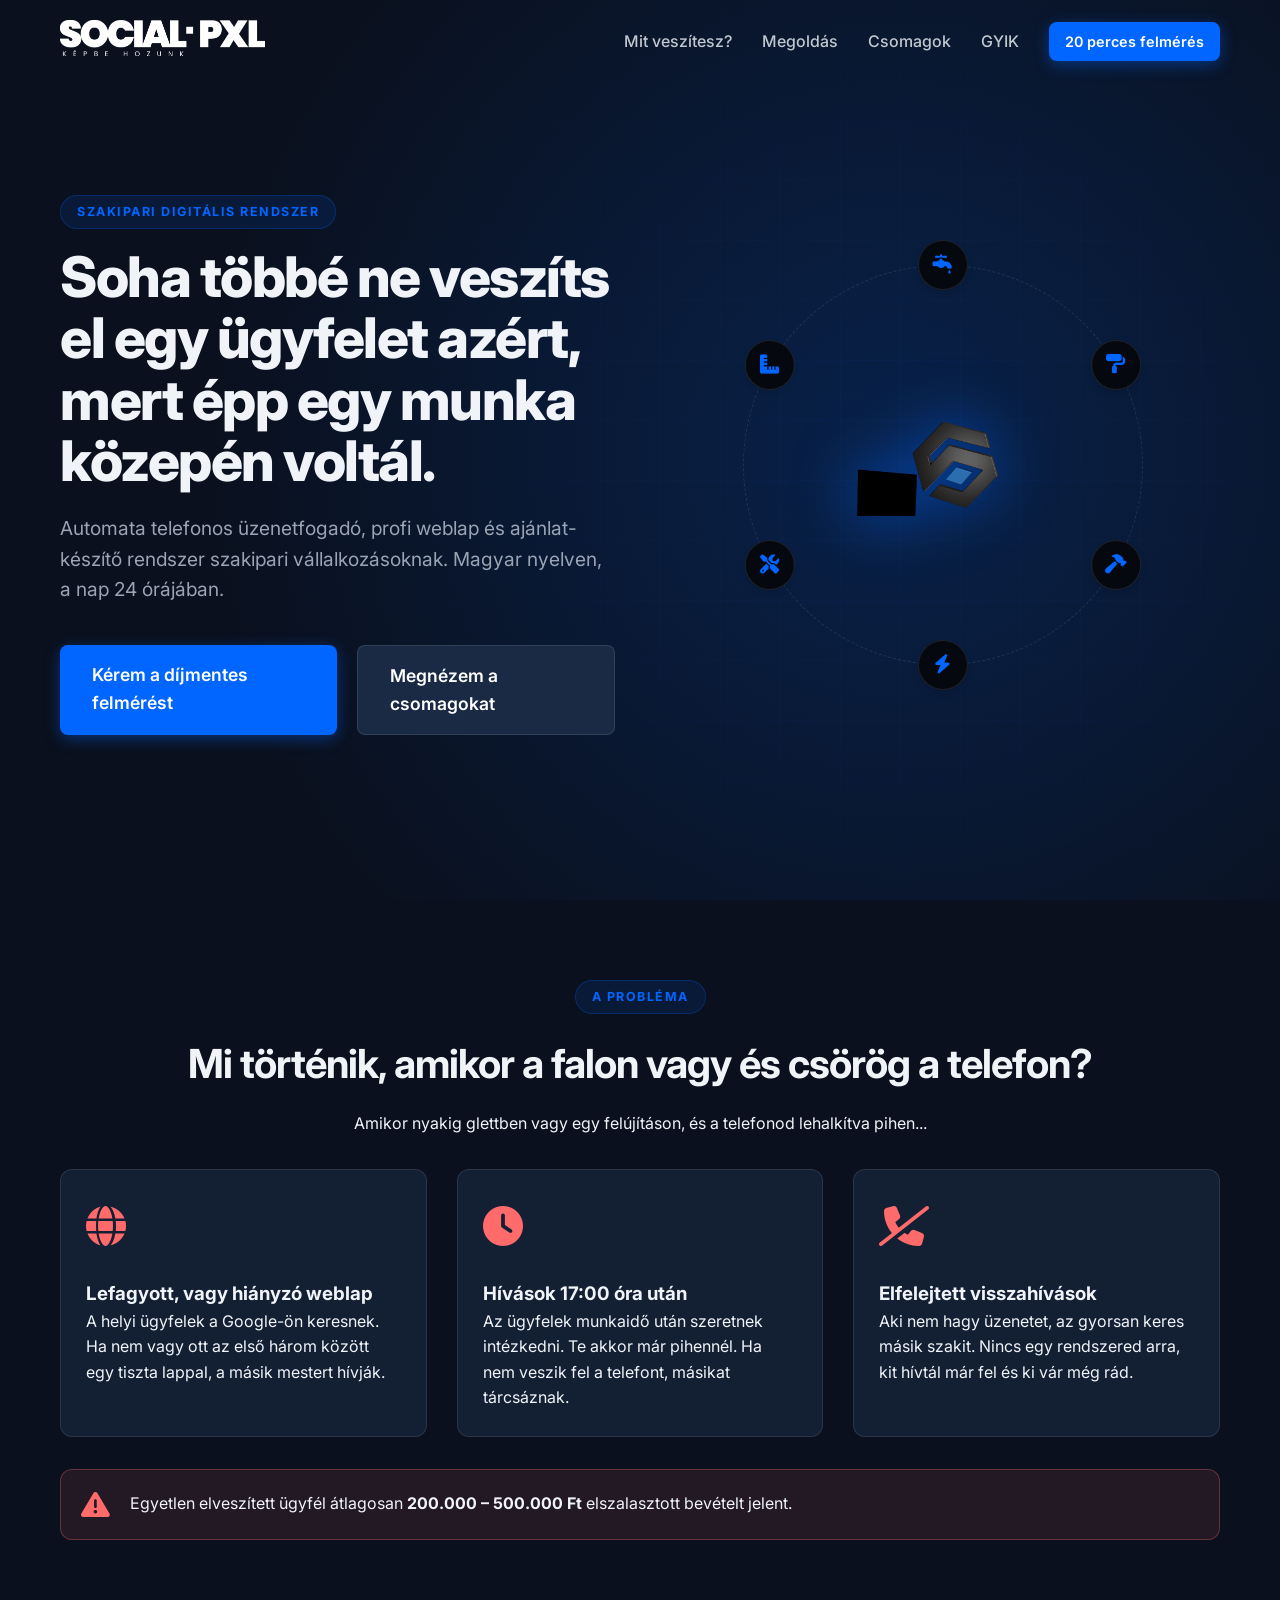
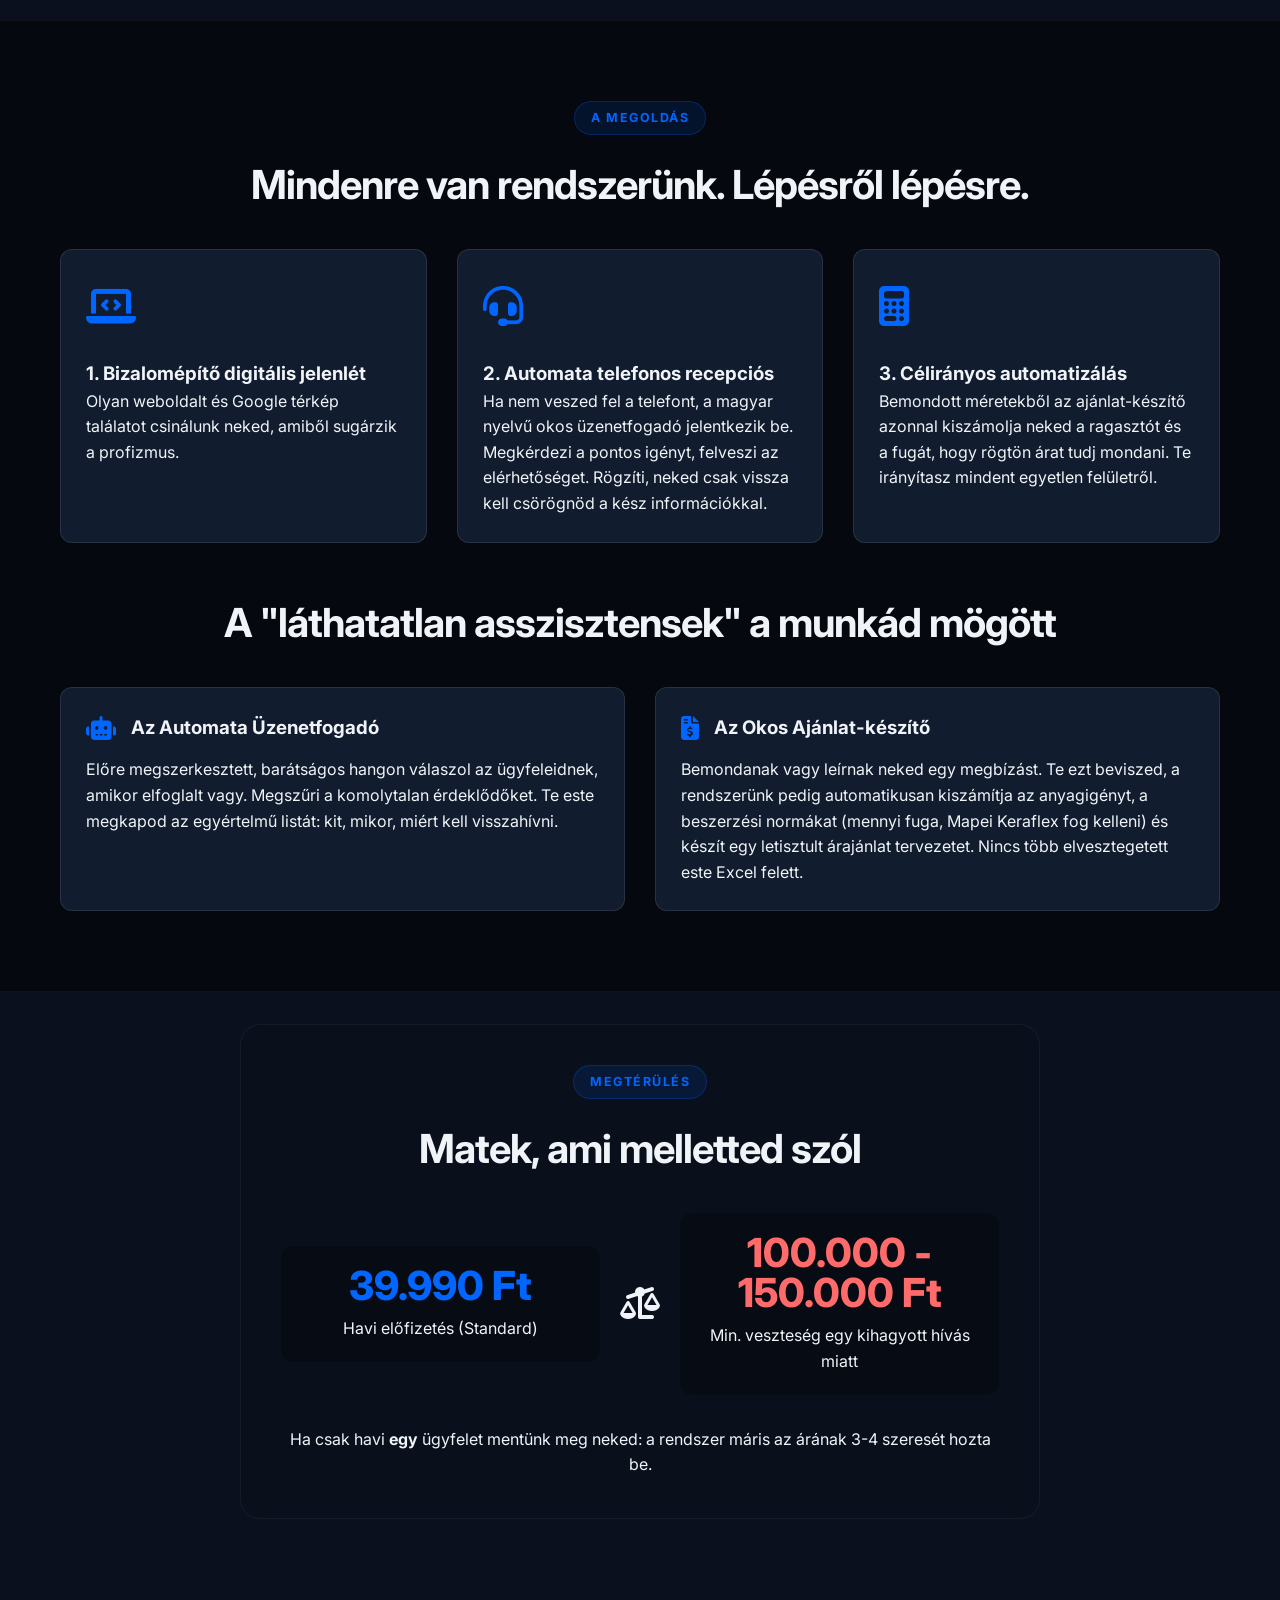
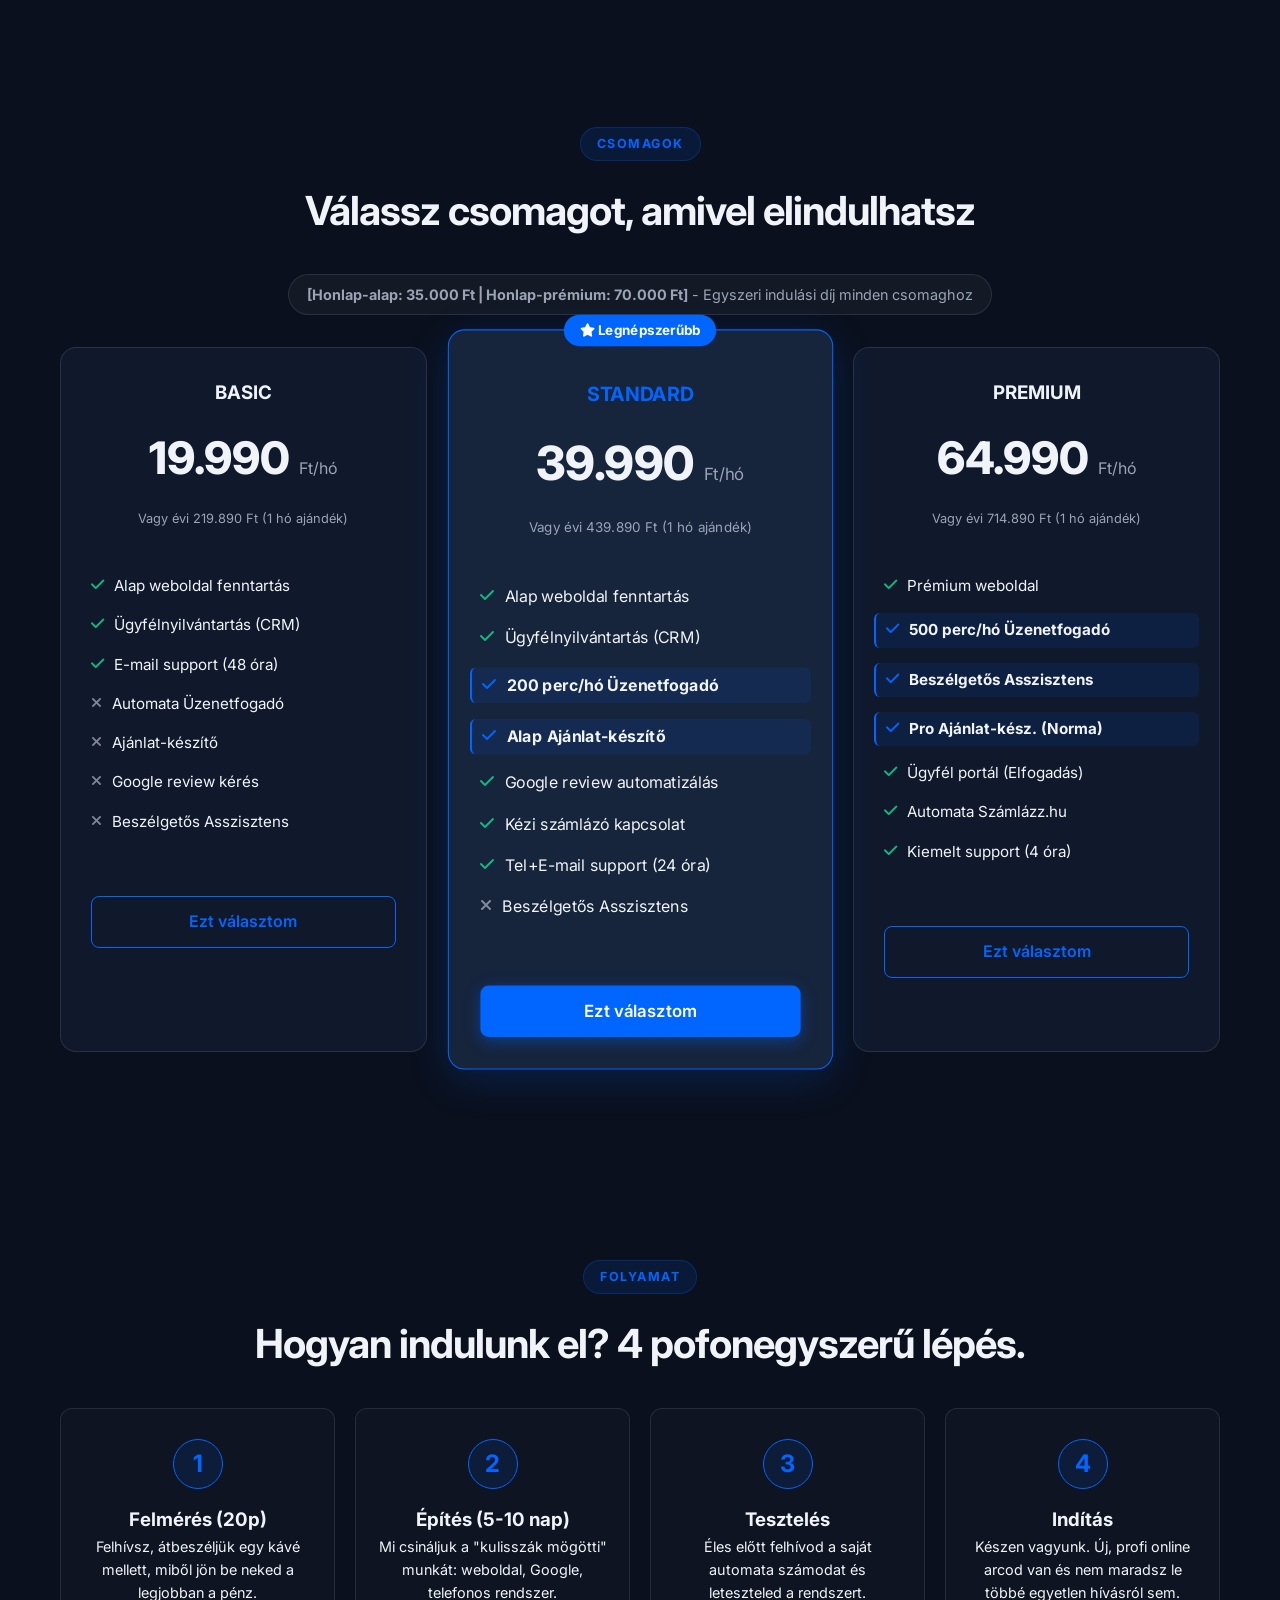
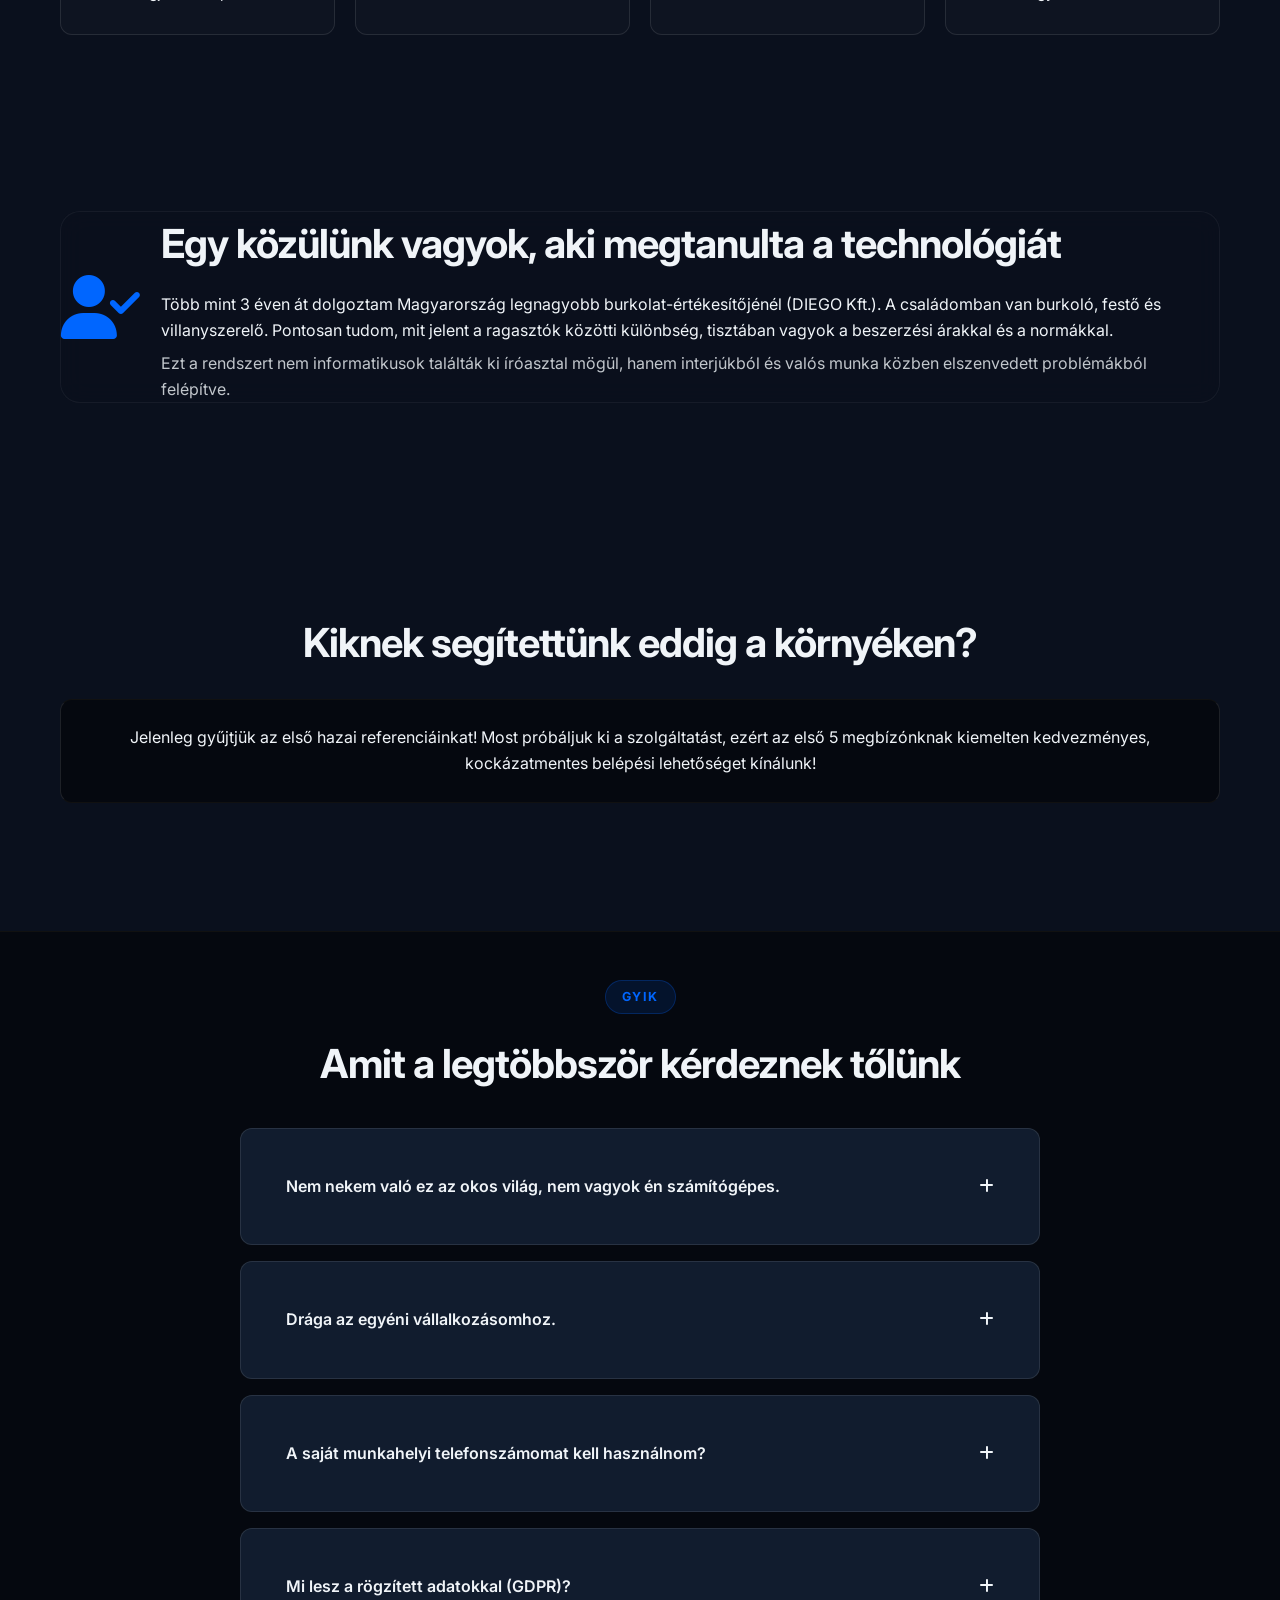
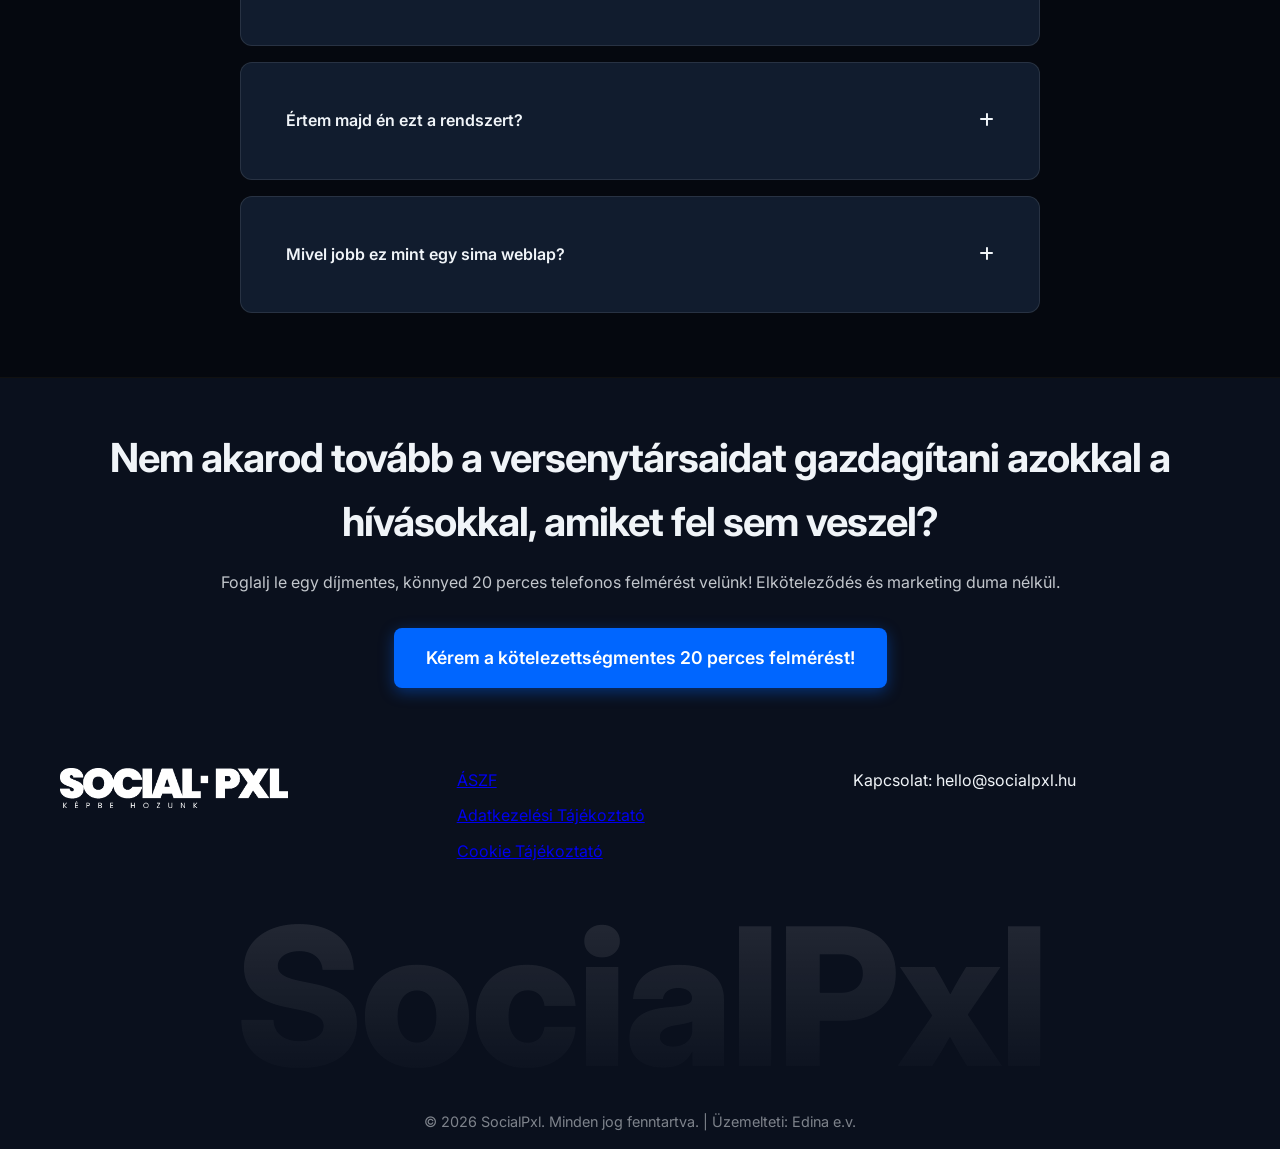
==== index.html @ 923637ec "SocialPxl weboldal - induló verzió (GitHub Pages)" ====
<!DOCTYPE html>
<html lang="hu">
<head>
    <meta charset="UTF-8">
    <meta name="viewport" content="width=device-width, initial-scale=1.0">
    <title>SocialPxl | AI-Asszisztens & Weboldal Szakipari Vállalkozásoknak</title>
    
    <link rel="preconnect" href="https://fonts.googleapis.com">
    <link rel="preconnect" href="https://fonts.gstatic.com" crossorigin>
    <link href="https://fonts.googleapis.com/css2?family=Inter:wght@300;400;500;600;700;800&display=swap" rel="stylesheet">
    <link rel="stylesheet" href="https://cdnjs.cloudflare.com/ajax/libs/font-awesome/6.4.0/css/all.min.css">
    
    <link rel="stylesheet" href="index.css">
</head>
<body>
    <header class="navbar">
        <div class="container nav-container">
            <div class="logo">
                <a href="#home"><img src="Logo_uj/Logo_typo_clean.png?v=1" alt="SocialPxl" class="logo-img"></a>
            </div>
            <div class="nav-menu">
                <nav class="nav-links">
                    <a href="#problem">Mit veszítesz?</a>
                    <a href="#solution">Megoldás</a>
                    <a href="#pricing">Csomagok</a>
                    <a href="#faq">GYIK</a>
                </nav>
                <a href="#contact" class="btn btn-primary btn-sm nav-cta-btn">20 perces felmérés</a>
            </div>
            <button class="mobile-menu-btn" aria-label="Menü megnyitása" aria-expanded="false"><i class="fa-solid fa-bars"></i></button>
        </div>
    </header>

    <section class="hero" id="home">
        <div class="hero-bg-overlay"></div>
        <div class="container hero-container">
            <div class="hero-content">
                <div class="hero-text-wrapper">
                    <span class="eyebrow">Szakipari digitális rendszer</span>
                    <h1>Soha többé ne veszíts el egy ügyfelet azért, mert épp egy munka közepén voltál.</h1>
                    <p class="subtitle">Automata telefonos üzenetfogadó, profi weblap és ajánlat-készítő rendszer szakipari vállalkozásoknak. Magyar nyelven, a nap 24 órájában.</p>
                    <div class="hero-buttons">
                        <a href="#contact" class="btn btn-primary btn-large">Kérem a díjmentes felmérést</a>
                        <a href="#pricing" class="btn btn-secondary btn-large">Megnézem a csomagokat</a>
                    </div>
                </div>
            </div>

            <div class="hero-visual">
                <div class="orbit-container">
                    <div class="orbit-ring"></div>
                    <div class="center-logo">
                        <img src="Logo_uj/3D_logo.png?v=4" alt="SocialPxl Logo" class="hero-logo-img">
                    </div>
                    <div class="orbit-icon" style="--icon-index: 1;"><i class="fa-solid fa-paint-roller"></i></div>
                    <div class="orbit-icon" style="--icon-index: 2;"><i class="fa-solid fa-hammer"></i></div>
                    <div class="orbit-icon" style="--icon-index: 3;"><i class="fa-solid fa-bolt"></i></div>
                    <div class="orbit-icon" style="--icon-index: 4;"><i class="fa-solid fa-screwdriver-wrench"></i></div>
                    <div class="orbit-icon" style="--icon-index: 5;"><i class="fa-solid fa-ruler-combined"></i></div>
                    <div class="orbit-icon" style="--icon-index: 6;"><i class="fa-solid fa-faucet-drip"></i></div>
                </div>
            </div>
        </div>
    </section>

    <section class="problem" id="problem">
        <div class="container">
            <div class="section-header text-center">
                <span class="eyebrow">A probléma</span>
                <h2>Mi történik, amikor a falon vagy és csörög a telefon?</h2>
                <p>Amikor nyakig glettben vagy egy felújításon, és a telefonod lehalkítva pihen...</p>
            </div>
            <div class="grid-3 mt-4">
                <div class="card problem-card">
                    <div class="icon-box warning-icon"><i class="fa-solid fa-globe"></i></div>
                    <h3>Lefagyott, vagy hiányzó weblap</h3>
                    <p>A helyi ügyfelek a Google-ön keresnek. Ha nem vagy ott az első három között egy tiszta lappal, a másik mestert hívják.</p>
                </div>
                <div class="card problem-card">
                    <div class="icon-box warning-icon"><i class="fa-solid fa-clock"></i></div>
                    <h3>Hívások 17:00 óra után</h3>
                    <p>Az ügyfelek munkaidő után szeretnek intézkedni. Te akkor már pihennél. Ha nem veszik fel a telefont, másikat tárcsáznak.</p>
                </div>
                <div class="card problem-card">
                    <div class="icon-box warning-icon"><i class="fa-solid fa-phone-slash"></i></div>
                    <h3>Elfelejtett visszahívások</h3>
                    <p>Aki nem hagy üzenetet, az gyorsan keres másik szakit. Nincs egy rendszered arra, kit hívtál már fel és ki vár még rád.</p>
                </div>
            </div>
            <div class="alert-box warning-alert mt-4">
                <i class="fa-solid fa-triangle-exclamation"></i>
                <div class="alert-content">
                    Egyetlen elveszített ügyfél átlagosan <strong>200.000 – 500.000 Ft</strong> elszalasztott bevételt jelent.
                </div>
            </div>
        </div>
    </section>

    <section class="solution highlight-bg" id="solution">
        <div class="container">
            <div class="section-header text-center">
                <span class="eyebrow">A megoldás</span>
                <h2>Mindenre van rendszerünk. Lépésről lépésre.</h2>
            </div>
            <div class="grid-3 mt-4">
                <div class="card solution-card hover-glow">
                    <div class="icon-box primary-icon"><i class="fa-solid fa-laptop-code"></i></div>
                    <h3>1. Bizalomépítő digitális jelenlét</h3>
                    <p>Olyan weboldalt és Google térkép találatot csinálunk neked, amiből sugárzik a profizmus.</p>
                </div>
                <div class="card solution-card hover-glow">
                    <div class="icon-box primary-icon"><i class="fa-solid fa-headset"></i></div>
                    <h3>2. Automata telefonos recepciós</h3>
                    <p>Ha nem veszed fel a telefont, a magyar nyelvű okos üzenetfogadó jelentkezik be. Megkérdezi a pontos igényt, felveszi az elérhetőséget. Rögzíti, neked csak vissza kell csörögnöd a kész információkkal.</p>
                </div>
                <div class="card solution-card hover-glow">
                    <div class="icon-box primary-icon"><i class="fa-solid fa-calculator"></i></div>
                    <h3>3. Célirányos automatizálás</h3>
                    <p>Bemondott méretekből az ajánlat-készítő azonnal kiszámolja neked a ragasztót és a fugát, hogy rögtön árat tudj mondani. Te irányítasz mindent egyetlen felületről.</p>
                </div>
            </div>
            
            <div class="features-detailed mt-5">
                <div class="section-header text-center">
                    <h2>A "láthatatlan asszisztensek" a munkád mögött</h2>
                </div>
                <div class="feature-flex mt-4">
                    <div class="feature-text card">
                        <div class="feature-title"><i class="fa-solid fa-robot"></i> <h3>Az Automata Üzenetfogadó</h3></div>
                        <p>Előre megszerkesztett, barátságos hangon válaszol az ügyfeleidnek, amikor elfoglalt vagy. Megszűri a komolytalan érdeklődőket. Te este megkapod az egyértelmű listát: kit, mikor, miért kell visszahívni.</p>
                    </div>
                    <div class="feature-text card">
                        <div class="feature-title"><i class="fa-solid fa-file-invoice-dollar"></i> <h3>Az Okos Ajánlat-készítő</h3></div>
                        <p>Bemondanak vagy leírnak neked egy megbízást. Te ezt beviszed, a rendszerünk pedig automatikusan kiszámítja az anyagigényt, a beszerzési normákat (mennyi fuga, Mapei Keraflex fog kelleni) és készít egy letisztult árajánlat tervezetet. Nincs több elvesztegetett este Excel felett.</p>
                    </div>
                </div>
            </div>
        </div>
    </section>

    <section class="roi pb-4 pt-4 relative">
        <div class="container">
            <div class="roi-card glass-panel dark-glow">
                <div class="text-center">
                    <span class="eyebrow">Megtérülés</span>
                    <h2>Matek, ami melletted szól</h2>
                </div>
                <div class="roi-stats mt-4">
                    <div class="stat text-center">
                        <span class="value text-primary">39.990 Ft</span>
                        <span class="label">Havi előfizetés (Standard)</span>
                    </div>
                    <div class="math-operator"><i class="fa-solid fa-scale-unbalanced text-light"></i></div>
                    <div class="stat text-center">
                        <span class="value text-warning">100.000 - 150.000 Ft</span>
                        <span class="label">Min. veszteség egy kihagyott hívás miatt</span>
                    </div>
                </div>
                <p class="roi-conclusion text-center mt-4">Ha csak havi <strong>egy</strong> ügyfelet mentünk meg neked: a rendszer máris az árának 3-4 szeresét hozta be.</p>
            </div>
        </div>
    </section>

    <section class="pricing mt-5" id="pricing">
        <div class="container">
            <div class="section-header text-center">
                <span class="eyebrow">Csomagok</span>
                <h2>Válassz csomagot, amivel elindulhatsz</h2>
                <div class="setup-fee-badge mt-2"><strong>[Honlap-alap: 35.000 Ft | Honlap-prémium: 70.000 Ft]</strong> - Egyszeri indulási díj minden csomaghoz</div>
            </div>
            
            <div class="grid-3 pricing-grid mt-4">
                <div class="card pricing-card">
                    <div class="pricing-header text-center">
                        <h3>BASIC</h3>
                        <div class="price">19.990 <span>Ft/hó</span></div>
                        <p class="annual-price">Vagy évi 219.890 Ft (1 hó ajándék)</p>
                    </div>
                    <div class="pricing-body mt-3">
                        <ul class="pricing-features">
                            <li><i class="fa-solid fa-check text-success"></i> Alap weboldal fenntartás</li>
                            <li><i class="fa-solid fa-check text-success"></i> Ügyfélnyilvántartás (CRM)</li>
                            <li><i class="fa-solid fa-check text-success"></i> E-mail support (48 óra)</li>
                            <li class="unavailable"><i class="fa-solid fa-xmark opacity-50"></i> Automata Üzenetfogadó</li>
                            <li class="unavailable"><i class="fa-solid fa-xmark opacity-50"></i> Ajánlat-készítő</li>
                            <li class="unavailable"><i class="fa-solid fa-xmark opacity-50"></i> Google review kérés</li>
                            <li class="unavailable"><i class="fa-solid fa-xmark opacity-50"></i> Beszélgetős Asszisztens</li>
                        </ul>
                    </div>
                    <div class="pricing-footer mt-4 text-center">
                        <a href="#contact" class="btn btn-outline full-width">Ezt választom</a>
                    </div>
                </div>

                <div class="card pricing-card popular glowing-border">
                    <div class="popular-badge"><i class="fa-solid fa-star"></i> Legnépszerűbb</div>
                    <div class="pricing-header text-center mt-2">
                        <h3 class="text-primary">STANDARD</h3>
                        <div class="price">39.990 <span>Ft/hó</span></div>
                        <p class="annual-price">Vagy évi 439.890 Ft (1 hó ajándék)</p>
                    </div>
                    <div class="pricing-body mt-3">
                        <ul class="pricing-features">
                            <li><i class="fa-solid fa-check text-success"></i> Alap weboldal fenntartás</li>
                            <li><i class="fa-solid fa-check text-success"></i> Ügyfélnyilvántartás (CRM)</li>
                            <li class="highlight-feature"><i class="fa-solid fa-check text-primary"></i> <strong>200 perc/hó Üzenetfogadó</strong></li>
                            <li class="highlight-feature"><i class="fa-solid fa-check text-primary"></i> <strong>Alap Ajánlat-készítő</strong></li>
                            <li><i class="fa-solid fa-check text-success"></i> Google review automatizálás</li>
                            <li><i class="fa-solid fa-check text-success"></i> Kézi számlázó kapcsolat</li>
                            <li><i class="fa-solid fa-check text-success"></i> Tel+E-mail support (24 óra)</li>
                            <li class="unavailable"><i class="fa-solid fa-xmark opacity-50"></i> Beszélgetős Asszisztens</li>
                        </ul>
                    </div>
                    <div class="pricing-footer mt-4 text-center">
                        <a href="#contact" class="btn btn-primary full-width">Ezt választom</a>
                    </div>
                </div>

                <div class="card pricing-card premium">
                    <div class="pricing-header text-center">
                        <h3>PREMIUM</h3>
                        <div class="price">64.990 <span>Ft/hó</span></div>
                        <p class="annual-price">Vagy évi 714.890 Ft (1 hó ajándék)</p>
                    </div>
                    <div class="pricing-body mt-3">
                        <ul class="pricing-features">
                            <li><i class="fa-solid fa-check text-success"></i> Prémium weboldal</li>
                            <li class="highlight-feature"><i class="fa-solid fa-check text-primary"></i> <strong>500 perc/hó Üzenetfogadó</strong></li>
                            <li class="highlight-feature"><i class="fa-solid fa-check text-primary"></i> <strong>Beszélgetős Asszisztens</strong></li>
                            <li class="highlight-feature"><i class="fa-solid fa-check text-primary"></i> <strong>Pro Ajánlat-kész. (Norma)</strong></li>
                            <li><i class="fa-solid fa-check text-success"></i> Ügyfél portál (Elfogadás)</li>
                            <li><i class="fa-solid fa-check text-success"></i> Automata Számlázz.hu</li>
                            <li><i class="fa-solid fa-check text-success"></i> Kiemelt support (4 óra)</li>
                        </ul>
                    </div>
                    <div class="pricing-footer mt-4 text-center">
                        <a href="#contact" class="btn btn-outline full-width">Ezt választom</a>
                    </div>
                </div>
            </div>
        </div>
    </section>

    <section class="onboarding mt-5 pb-5">
        <div class="container">
            <div class="section-header text-center">
                <span class="eyebrow">Folyamat</span>
                <h2>Hogyan indulunk el? 4 pofonegyszerű lépés.</h2>
            </div>
            <div class="timeline grid-4 mt-4">
                <div class="step card text-center hover-glow">
                    <div class="step-num">1</div>
                    <h3 class="mt-2">Felmérés (20p)</h3>
                    <p class="sm-text">Felhívsz, átbeszéljük egy kávé mellett, miből jön be neked a legjobban a pénz.</p>
                </div>
                <div class="step card text-center hover-glow">
                    <div class="step-num">2</div>
                    <h3 class="mt-2">Építés (5-10 nap)</h3>
                    <p class="sm-text">Mi csináljuk a "kulisszák mögötti" munkát: weboldal, Google, telefonos rendszer.</p>
                </div>
                <div class="step card text-center hover-glow">
                    <div class="step-num">3</div>
                    <h3 class="mt-2">Tesztelés</h3>
                    <p class="sm-text">Éles előtt felhívod a saját automata számodat és leteszteled a rendszert.</p>
                </div>
                <div class="step card text-center hover-glow">
                    <div class="step-num">4</div>
                    <h3 class="mt-2">Indítás</h3>
                    <p class="sm-text">Készen vagyunk. Új, profi online arcod van és nem maradsz le többé egyetlen hívásról sem.</p>
                </div>
            </div>
        </div>
    </section>

    <section class="about mt-5">
        <div class="container">
            <div class="about-card glass-panel flex-row">
                <div class="about-icon text-primary">
                    <i class="fa-solid fa-user-check fa-4x"></i>
                </div>
                <div class="about-text ml-4">
                    <h2>Egy közülünk vagyok, aki megtanulta a technológiát</h2>
                    <p class="mt-2">Több mint 3 éven át dolgoztam Magyarország legnagyobb burkolat-értékesítőjénél (DIEGO Kft.). A családomban van burkoló, festő és villanyszerelő. Pontosan tudom, mit jelent a ragasztók közötti különbség, tisztában vagyok a beszerzési árakkal és a normákkal.</p>
                    <p class="mt-1 opacity-80">Ezt a rendszert nem informatikusok találták ki íróasztal mögül, hanem interjúkból és valós munka közben elszenvedett problémákból felépítve.</p>
                </div>
            </div>
        </div>
    </section>

    <section class="references text-center mt-5 mb-5 pb-3">
        <div class="container">
            <h2>Kiknek segítettünk eddig a környéken?</h2>
            <div class="card mt-3 highlight-bg text-center">
                <p class="ref-placeholder-text p-2">Jelenleg gyűjtjük az első hazai referenciáinkat! Most próbáljuk ki a szolgáltatást, ezért az első 5 megbízónknak kiemelten kedvezményes, kockázatmentes belépési lehetőséget kínálunk!</p>
            </div>
        </div>
    </section>

    <section class="faq-section highlight-bg pt-5 pb-5" id="faq">
        <div class="container">
            <div class="section-header text-center">
                <span class="eyebrow">GYIK</span>
                <h2>Amit a legtöbbször kérdeznek tőlünk</h2>
            </div>
            <div class="faq-accordion mt-4 mx-auto max-w-800">
                <div class="faq-item card hover-glow mb-2">
                    <div class="faq-question">Nem nekem való ez az okos világ, nem vagyok én számítógépes. <span class="toggle-icon"><i class="fa-solid fa-plus"></i></span></div>
                    <div class="faq-answer"><p>Nem is kell annak lenned. Mi pont az informatika nyűgét vesszük le a válladról. Olyan ez, mint egy telefonos titkár, aminek a kezelését egyszer megmutatom, és onnantól magától intézi a dolgokat.</p></div>
                </div>
                <div class="faq-item card hover-glow mb-2">
                    <div class="faq-question">Drága az egyéni vállalkozásomhoz. <span class="toggle-icon"><i class="fa-solid fa-plus"></i></span></div>
                    <div class="faq-answer"><p>Mihez képest? Egy megnyert megbízás önmagában több százezer forint. A rendszer havidíja mindössze ~40 ezer Ft. Ha csak havi 1 elveszett ügyfelet hoz be neked a rendszer, amit amúgy a kocsiban ülve nem tudtál volna felvenni, máris vastagon visszahozta az árát. A többi tiszta haszon.</p></div>
                </div>
                <div class="faq-item card hover-glow mb-2">
                    <div class="faq-question">A saját munkahelyi telefonszámomat kell használnom? <span class="toggle-icon"><i class="fa-solid fa-plus"></i></span></div>
                    <div class="faq-answer"><p>Nem feltétlenül. Kérhetsz direkt ehhez a szolgáltatáshoz dedikált vezetékes/mobilszámot (hivatalosan), ami átirányít téged, így neked semmit sem kell változtatni az életviteleden.</p></div>
                </div>
                <div class="faq-item card hover-glow mb-2">
                    <div class="faq-question">Mi lesz a rögzített adatokkal (GDPR)? <span class="toggle-icon"><i class="fa-solid fa-plus"></i></span></div>
                    <div class="faq-answer"><p>Minden rögzített beszélgetést és ügyféladatot a legszigorúbb hazai és EU-s szabályok szerint kezelünk. 6 hónap elteltével minden régi adat automatikusan törlésre kerül. Ezt teljesen szabályosan oldjuk meg, bemondjuk a tájékoztatást a sípszó előtt.</p></div>
                </div>
                <div class="faq-item card hover-glow mb-2">
                    <div class="faq-question">Értem majd én ezt a rendszert? <span class="toggle-icon"><i class="fa-solid fa-plus"></i></span></div>
                    <div class="faq-answer"><p>Magyarul fog beszélni, minden emailt és SMS-t magyarul állítunk be a legérthetőbb formában. Nálunk az ügyfélkapu a GHL nevű világvezető CRM-re épül, ami bolondbiztos és telefonról is könnyen kezelhető. Mi magunk pedig magyarul, gyorsan válaszolunk, ha elakadsz.</p></div>
                </div>
                <div class="faq-item card hover-glow mb-2">
                    <div class="faq-question">Mivel jobb ez mint egy sima weblap? <span class="toggle-icon"><i class="fa-solid fa-plus"></i></span></div>
                    <div class="faq-answer"><p>A weblapod ott porosodik a sarokban. Mi nem csak egy szép honlapot adunk, hanem egy <strong>fogadási rendszert</strong> ami visszahívási listát és ajánlatokat készít helyetted, így leveszi az "irodai" munkát a válladról.</p></div>
                </div>
            </div>
        </div>
    </section>

    <section class="cta-section pt-5 pb-5" id="contact">
        <div class="container text-center">
            <h2>Nem akarod tovább a versenytársaidat gazdagítani azokkal a hívásokkal, amiket fel sem veszel?</h2>
            <p class="mt-2 mb-4 opacity-80">Foglalj le egy díjmentes, könnyed 20 perces telefonos felmérést velünk! Elköteleződés és marketing duma nélkül.</p>
            <a href="mailto:hello@socialpxl.hu" class="btn btn-primary btn-large glowing-btn">Kérem a kötelezettségmentes 20 perces felmérést!</a>
        </div>
    </section>

    <footer class="pt-4 pb-2">
        <div class="container">
            <div class="footer-content grid-3">
                <div class="footer-logo"><img src="Logo_uj/Logo_typo_clean.png?v=1" alt="SocialPxl" class="logo-img footer-logo-img"></div>
                <div class="footer-links flex-column">
                    <a href="#">ÁSZF</a>
                    <a href="#">Adatkezelési Tájékoztató</a>
                    <a href="#">Cookie Tájékoztató</a>
                </div>
                <div class="footer-contact flex-column">
                    <span>Kapcsolat: hello@socialpxl.hu</span>
                </div>
            </div>
            <div class="footer-wordmark">SocialPxl</div>
            <div class="footer-bottom text-center mt-4">
                <p class="opacity-50 sm-text">&copy; 2026 SocialPxl. Minden jog fenntartva. | Üzemelteti: Edina e.v.</p>
            </div>
        </div>
    </footer>

    <script src="script.js"></script>
</body>
</html>
---- index.css ----
:root {
  --primary: #0066ff;
  --primary-hover: #004ecc;
  --secondary: #1a2a44;
  --dark-bg: #0a101d;
  --darker-bg: #05080f;
  --text-light: #f0f4f8;
  --text-muted: #9ba4b5;
  --border-color: rgba(255, 255, 255, 0.1);
  --success: #10b981;
  --warning: #ff6b6b;
  --warning-rgb: 255, 107, 107;
  --card-bg: rgba(26, 42, 68, 0.6);
  --glass-bg: rgba(10, 16, 29, 0.7);
  
  --font-main: 'Inter', sans-serif;
  --shadow-sm: 0 4px 6px rgba(0,0,0,0.1);
  --shadow-md: 0 10px 25px rgba(0,0,0,0.3);
  --shadow-lg: 0 20px 40px rgba(0,102,255,0.15);
  --radius-md: 12px;
  --radius-lg: 20px;
}

* { margin: 0; padding: 0; box-sizing: border-box; }
html { scroll-behavior: smooth; }
body {
  font-family: var(--font-main);
  background-color: var(--dark-bg);
  color: var(--text-light);
  line-height: 1.6;
  overflow-x: hidden;
}

.container { width: 100%; max-width: 1200px; margin: 0 auto; padding: 0 20px; }
.text-center { text-align: center; }
.text-primary { color: var(--primary); }
.text-success { color: var(--success); }
.text-warning { color: var(--warning); }
.text-light { color: var(--text-light); }
.mt-1 { margin-top: 0.5rem; }
.mt-2 { margin-top: 1rem; }
.mt-3 { margin-top: 1.5rem; }
.mt-4 { margin-top: 2rem; }
.mt-5 { margin-top: 3rem; }
.mb-2 { margin-bottom: 1rem; }
.mb-4 { margin-bottom: 2rem; }
.mb-5 { margin-bottom: 3rem; }
.pt-4 { padding-top: 2rem; }
.pb-2 { padding-bottom: 1rem; }
.pt-5 { padding-top: 3rem; }
.pb-5 { padding-bottom: 3rem; }
.opacity-50 { opacity: 0.5; }
.opacity-80 { opacity: 0.8; }
.sm-text { font-size: 0.9rem; }
.flex-column { display: flex; flex-direction: column; gap: 10px; }
.flex-row { display: flex; align-items: center; gap: 20px; }
.max-w-800 { max-width: 800px; }
.mx-auto { margin-left: auto; margin-right: auto; }
.relative { position: relative; }
.full-width { width: 100%; }

/* Buttons */
.btn {
  display: inline-block;
  padding: 12px 24px;
  border-radius: 8px;
  font-weight: 600;
  text-decoration: none;
  transition: all 0.3s ease;
  cursor: pointer;
  border: none;
}
.btn-sm { padding: 8px 16px; font-size: 0.9rem; }
.btn-large { padding: 16px 32px; font-size: 1.1rem; }
.btn-primary {
  background-color: var(--primary);
  color: white;
  box-shadow: 0 4px 15px rgba(0, 102, 255, 0.4);
}
.btn-primary:hover {
  background-color: var(--primary-hover);
  transform: translateY(-2px);
  box-shadow: 0 6px 20px rgba(0, 102, 255, 0.6);
}
.btn-secondary {
  background-color: var(--secondary);
  color: white;
  border: 1px solid var(--border-color);
}
.btn-secondary:hover {
  background-color: rgba(255,255,255,0.1);
}
.btn-outline {
  background: transparent;
  border: 1px solid var(--primary);
  color: var(--primary);
}
.btn-outline:hover {
  background: rgba(0,102,255,0.1);
}
.glowing-btn {
  animation: pulse-glow 2s infinite alternate;
}

/* Navbar */
.navbar {
  position: fixed;
  top: 0; left: 0; width: 100%;
  padding: 20px 0;
  z-index: 100;
  transition: all 0.3s ease;
}
.navbar.scrolled {
  background-color: rgba(5, 8, 15, 0.9);
  backdrop-filter: blur(10px);
  border-bottom: 1px solid var(--border-color);
  padding: 15px 0;
}
.nav-container { display: flex; justify-content: space-between; align-items: center; }
.logo-text { font-size: 1.5rem; font-weight: 800; color: white; letter-spacing: -0.5px; }
.logo-text-large { font-size: 2rem; font-weight: 800; color: white; }
/* Logó-kép (cégnév felirat) — a kép fekete, ezért sötét háttéren fehérre fordítjuk */
.logo a { display: inline-flex; align-items: center; }
.logo-img { height: clamp(28px, 4vw, 36px); width: auto; display: block; filter: brightness(0) invert(1); }
.footer-logo-img { height: clamp(32px, 5vw, 40px); }
.nav-menu { display: flex; align-items: center; gap: 30px; }
.nav-links { display: flex; gap: 30px; }
.nav-links a { color: var(--text-light); text-decoration: none; font-weight: 500; opacity: 0.8; transition: 0.3s; }
.nav-links a:hover { opacity: 1; color: var(--primary); }
.mobile-menu-btn { display: none; font-size: 1.5rem; cursor: pointer; color: white; background: none; border: none; }

/* Grid System */
.grid-3 { display: grid; grid-template-columns: repeat(3, 1fr); gap: 30px; }
.grid-4 { display: grid; grid-template-columns: repeat(4, 1fr); gap: 20px; }

/* General Cards */
.card {
  background: var(--card-bg);
  border: 1px solid var(--border-color);
  border-radius: var(--radius-md);
  padding: 25px;
  transition: transform 0.3s ease, box-shadow 0.3s ease;
}
.hover-glow:hover {
  transform: translateY(-5px);
  box-shadow: var(--shadow-lg);
  border-color: rgba(0, 102, 255, 0.3);
}
.glass-panel {
  background: var(--glass-bg);
  backdrop-filter: blur(12px);
  -webkit-backdrop-filter: blur(12px);
  border-radius: var(--radius-lg);
  border: 1px solid rgba(255,255,255,0.05);
}

/* Sections */
section { padding: 80px 0; }
.highlight-bg { background-color: var(--darker-bg); border-top: 1px solid #111; border-bottom: 1px solid #111; }
h2 { font-size: 2.5rem; font-weight: 700; margin-bottom: 15px; letter-spacing: -1px; }

/* Szöveg-hierarchia: eyebrow pill + section header + footer wordmark */
.eyebrow {
  display: inline-block;
  background: rgba(0, 102, 255, 0.12);
  color: var(--primary);
  font-size: 0.78rem;
  font-weight: 700;
  letter-spacing: 1.5px;
  text-transform: uppercase;
  padding: 6px 16px;
  border-radius: 50px;
  margin-bottom: 18px;
  border: 1px solid rgba(0, 102, 255, 0.25);
}
.section-header { margin-bottom: 10px; }
.setup-fee-badge {
  display: inline-block;
  background: rgba(255, 255, 255, 0.04);
  border: 1px solid var(--border-color);
  border-radius: 50px;
  padding: 8px 18px;
  font-size: 0.9rem;
  color: var(--text-muted);
}
.footer-wordmark {
  font-size: clamp(3.5rem, 17vw, 12rem);
  font-weight: 800;
  text-align: center;
  letter-spacing: -3px;
  line-height: 0.85;
  margin: 50px 0 20px;
  background: linear-gradient(180deg, rgba(255,255,255,0.10) 0%, rgba(255,255,255,0.01) 100%);
  -webkit-background-clip: text;
  background-clip: text;
  -webkit-text-fill-color: transparent;
  user-select: none;
  pointer-events: none;
}

/* Hero Section */
.hero {
  position: relative;
  min-height: 100vh;
  display: flex;
  align-items: center;
  overflow: hidden;
  padding-top: 110px;
}
.hero-bg-overlay {
  position: absolute; top: 0; left: 0; width: 100%; height: 100%;
  background: 
    radial-gradient(circle at 70% 50%, rgba(0, 102, 255, 0.2) 0%, var(--dark-bg) 70%),
    linear-gradient(rgba(0, 102, 255, 0.05) 1px, transparent 1px),
    linear-gradient(90deg, rgba(0, 102, 255, 0.05) 1px, transparent 1px);
  background-size: 100% 100%, 60px 60px, 60px 60px;
  z-index: -1;
}
.hero-container {
  display: grid;
  grid-template-columns: 1fr 1fr;
  gap: 50px;
  align-items: center;
}
.hero-content h1 { font-size: 3.5rem; font-weight: 800; line-height: 1.1; margin-bottom: 20px; letter-spacing: -1.5px; }
.hero-content .subtitle { font-size: 1.2rem; color: var(--text-muted); margin-bottom: 40px; }
.hero-buttons { display: flex; gap: 20px; }

/* Orbit Animation (Minta_3_1-3 logic) */
.hero-visual { position: relative; display: flex; justify-content: center; align-items: center; height: 500px; }
.orbit-container {
  position: relative; width: 400px; height: 400px;
  display: flex; justify-content: center; align-items: center;
}
.orbit-ring {
  position: absolute; width: 100%; height: 100%;
  border: 1px dashed rgba(255,255,255,0.1); border-radius: 50%;
  animation: spin 30s linear infinite;
}
.center-logo {
  position: absolute; z-index: 10;
  width: 180px; height: 180px;
  display: flex; justify-content: center; align-items: center;
  filter: drop-shadow(0 0 30px rgba(0, 102, 255, 0.6));
  animation: float 5s ease-in-out infinite;
}
.hero-logo-img {
  width: 100%;
  height: auto;
  object-fit: contain;
  /* Kicsit világosítunk rajta, hogy jobban kijöjjön a sötét háttéren */
  filter: brightness(1.1) contrast(1.1);
}
.orbit-icon {
  position: absolute;
  width: 50px; height: 50px;
  background: var(--darker-bg);
  border: 1px solid var(--border-color);
  border-radius: 50%;
  display: flex; justify-content: center; align-items: center;
  font-size: 1.2rem; color: var(--primary);
  box-shadow: var(--shadow-sm);
  
  /* Kalkulált pozíciók a kör kerületén (6 elem) */
  --angle: calc(var(--icon-index) * 60deg);
  transform: rotate(var(--angle)) translateY(-200px) rotate(calc(-1 * var(--angle)));
  animation: orbit-item 30s linear infinite;
}
.orbit-icon i { animation: counter-spin 30s linear infinite; }

@keyframes spin { 100% { transform: rotate(360deg); } }
@keyframes counter-spin { 100% { transform: rotate(-360deg); } }
@keyframes orbit-item {
  from { transform: rotate(var(--angle)) translateY(-200px) rotate(calc(-1 * var(--angle))); }
  to { transform: rotate(calc(var(--angle) + 360deg)) translateY(-200px) rotate(calc(-1 * (var(--angle) + 360deg))); }
}
@keyframes float {
  0% { transform: translateY(0); }
  50% { transform: translateY(-15px); }
  100% { transform: translateY(0); }
}

/* Feature & Problem Cards */
.icon-box { font-size: 2.5rem; margin-bottom: 20px; }
.warning-icon { color: var(--warning); }
.primary-icon { color: var(--primary); }
.alert-box {
  background: rgba(var(--warning-rgb), 0.1); border: 1px solid rgba(var(--warning-rgb), 0.3);
  border-radius: var(--radius-md); padding: 20px;
  display: flex; align-items: center; gap: 20px;
}
.alert-box i { font-size: 1.8rem; color: var(--warning); }

.feature-flex { display: grid; grid-template-columns: 1fr 1fr; gap: 30px; }
.feature-title { display: flex; align-items: center; gap: 15px; margin-bottom: 15px; }
.feature-title i { font-size: 1.5rem; color: var(--primary); }
.feature-title h3 { margin-bottom: 0; }

/* ROI Section */
.roi-card { max-width: 800px; margin: 0 auto; padding: 40px; }
.roi-stats { display: flex; align-items: center; justify-content: space-between; gap: 20px; }
.roi-stats .stat { display: flex; flex-direction: column; background: rgba(0,0,0,0.3); padding: 20px; border-radius: 12px; flex: 1; }
.roi-stats .value { font-size: 2.5rem; font-weight: 800; line-height: 1; margin-bottom: 10px; }
.math-operator { font-size: 2rem; }

/* Pricing Cards (Minta 3_7) */
.pricing-grid { align-items: flex-start; }
.pricing-card { position: relative; padding: 30px; border-radius: 16px; background: rgba(26, 42, 68, 0.4); display: flex; flex-direction: column; height: 100%; }
.pricing-card.popular { background: rgba(26, 42, 68, 0.8); border: 1px solid var(--primary); transform: scale(1.05); z-index: 2; box-shadow: 0 10px 40px rgba(0, 102, 255, 0.2); }
.popular-badge {
  position: absolute; top: -15px; left: 50%; transform: translateX(-50%);
  background: var(--primary); color: white; padding: 5px 15px; border-radius: 20px; font-size: 0.8rem; font-weight: bold;
}
.price { font-size: 2.8rem; font-weight: 800; margin: 15px 0; }
.price span { font-size: 1rem; font-weight: 400; color: var(--text-muted); }
.annual-price { font-size: 0.8rem; color: var(--text-muted); margin-bottom: 20px; }
.pricing-features { list-style: none; text-align: left; margin-bottom: 30px; flex-grow: 1; }
.pricing-features li { margin-bottom: 15px; display: flex; gap: 10px; align-items: flex-start; font-size: 0.95rem; }
.pricing-features li i { padding-top: 3px; }
.highlight-feature { background: rgba(0, 102, 255, 0.1); padding: 5px 10px; border-radius: 6px; margin-left: -10px; margin-right: -10px; border-left: 2px solid var(--primary); }

/* Steps / Onboarding */
.timeline .step { padding: 30px 20px; background: rgba(255,255,255,0.02); }
.step-num {
  width: 50px; height: 50px; background: rgba(0,102,255,0.1); color: var(--primary); border: 1px solid var(--primary);
  border-radius: 50%; display: flex; justify-content: center; align-items: center; font-size: 1.5rem; font-weight: bold; margin: 0 auto;
}

/* FAQ Accordion (Minta 3_8) */
.faq-accordion .faq-item { background: var(--card-bg); border: 1px solid var(--border-color); border-radius: var(--radius-md); overflow: hidden; cursor: pointer; transition: all 0.3s; }
.faq-question { padding: 20px; font-weight: 600; display: flex; justify-content: space-between; align-items: center; }
.faq-answer { padding: 0 20px; max-height: 0; overflow: hidden; transition: max-height 0.3s ease, padding 0.3s ease; opacity: 0.8; }
.faq-item.active .faq-answer { padding-bottom: 20px; max-height: 300px; }
.faq-item.active { border-color: var(--primary); }
.faq-item.active .toggle-icon { transform: rotate(45deg); color: var(--primary); }
.toggle-icon { transition: transform 0.3s ease; }

/* Responsiveness */
@media (max-width: 992px) {
  .hero-container, .feature-flex { grid-template-columns: 1fr; text-align: center; }
  .grid-3 { grid-template-columns: 1fr; }
  .grid-4 { grid-template-columns: 1fr 1fr; }
  .hero-content h1 { font-size: 2.5rem; }
  .hero-buttons { justify-content: center; }
  .pricing-card.popular { transform: scale(1); border: 2px solid var(--primary); }
  .roi-stats { flex-direction: column; }
  .about-card { flex-direction: column; text-align: center; }
  .about-icon { margin-bottom: 20px; margin-left: 0; }
  .nav-menu { display: none; }
  .mobile-menu-btn { display: block; }

  /* Mobil legördülő menü (nyitott állapot) */
  .navbar.nav-open {
    background-color: rgba(5, 8, 15, 0.98);
    backdrop-filter: blur(10px);
    -webkit-backdrop-filter: blur(10px);
  }
  .navbar.nav-open .nav-menu {
    display: flex;
    flex-direction: column;
    align-items: center;
    gap: 26px;
    position: absolute;
    top: 100%;
    left: 0;
    width: 100%;
    background: var(--darker-bg);
    padding: 32px 20px;
    border-top: 1px solid var(--border-color);
    border-bottom: 1px solid var(--border-color);
    box-shadow: var(--shadow-md);
  }
  .navbar.nav-open .nav-links {
    flex-direction: column;
    align-items: center;
    gap: 26px;
  }
  .navbar.nav-open .nav-links a { font-size: 1.1rem; opacity: 1; }
  .navbar.nav-open .nav-cta-btn { width: 100%; max-width: 280px; text-align: center; }
}

@media (max-width: 600px) {
  .grid-4 { grid-template-columns: 1fr; }
  .hero-buttons { flex-direction: column; }
  .orbit-container { transform: scale(0.7); }
}

@keyframes pulse-glow {
  from { box-shadow: 0 0 10px rgba(0,102,255,0.4); }
  to { box-shadow: 0 0 25px rgba(0,102,255,0.8); }
}
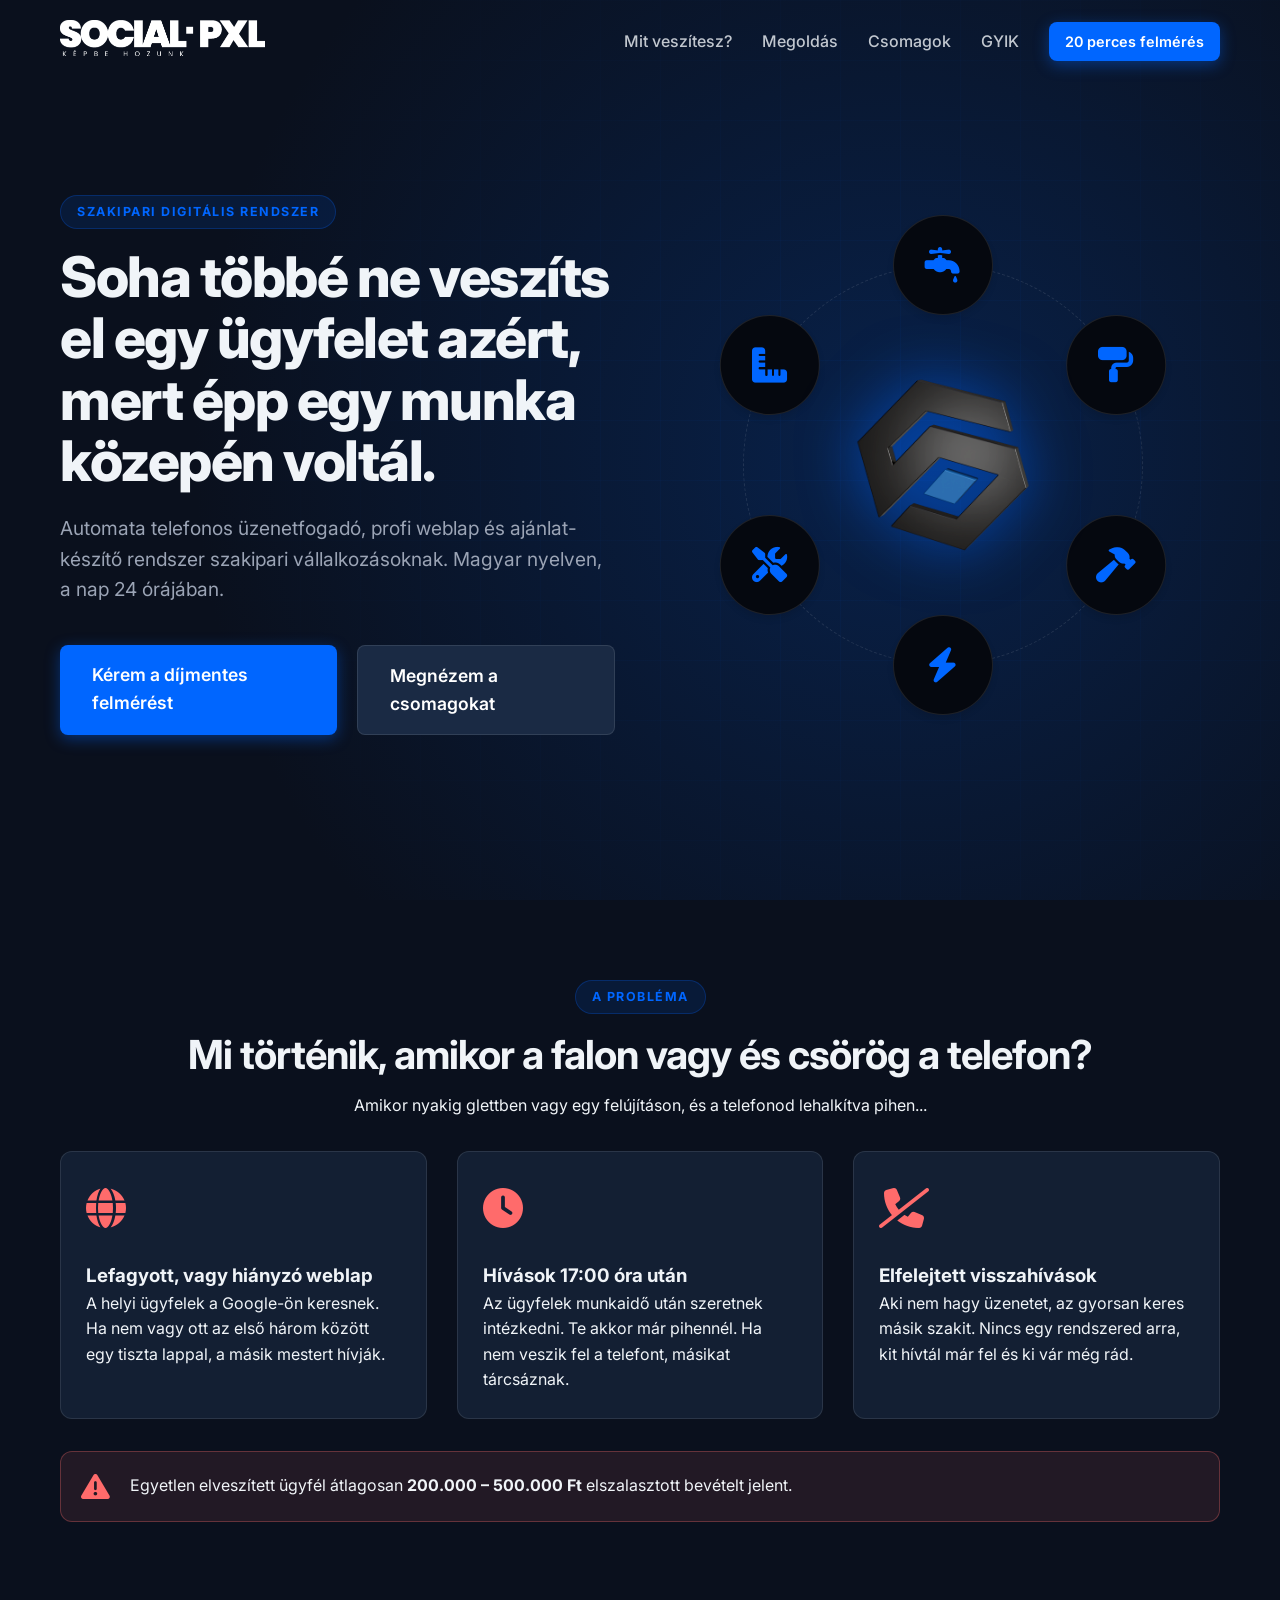
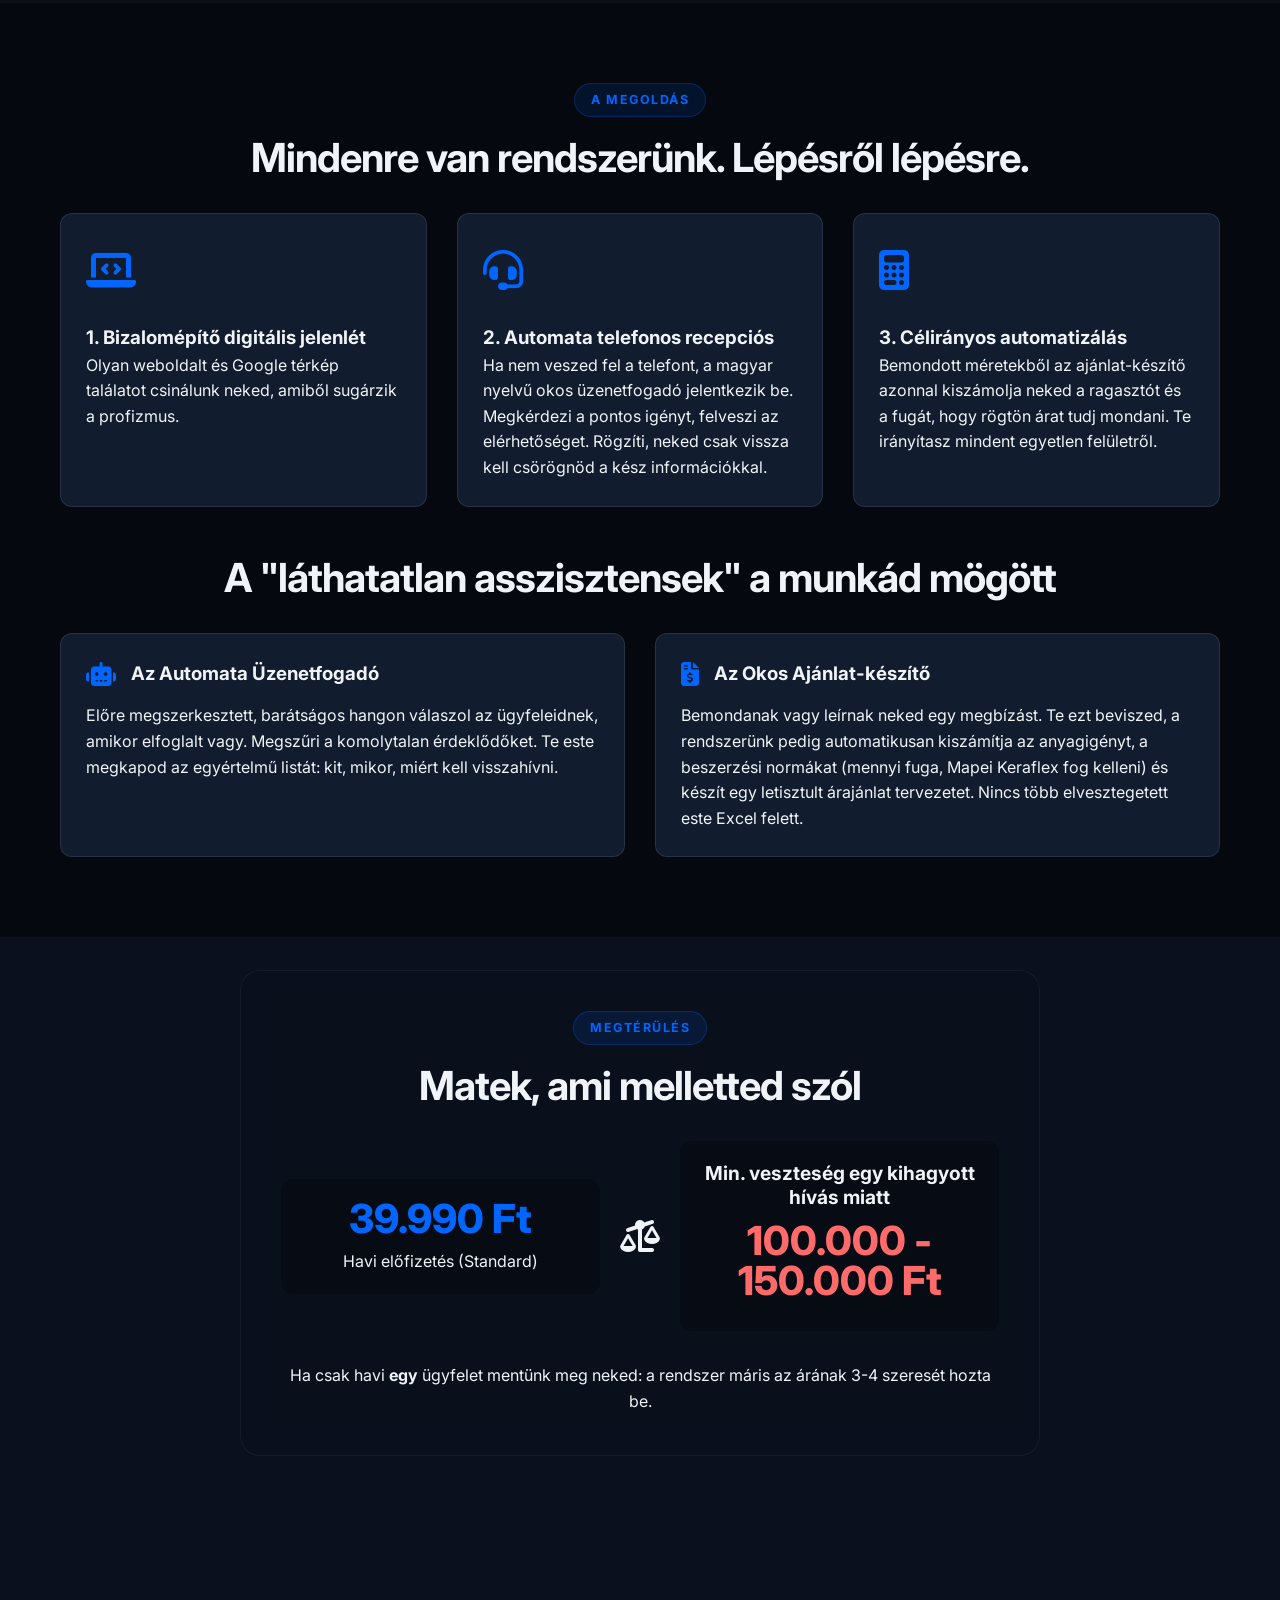
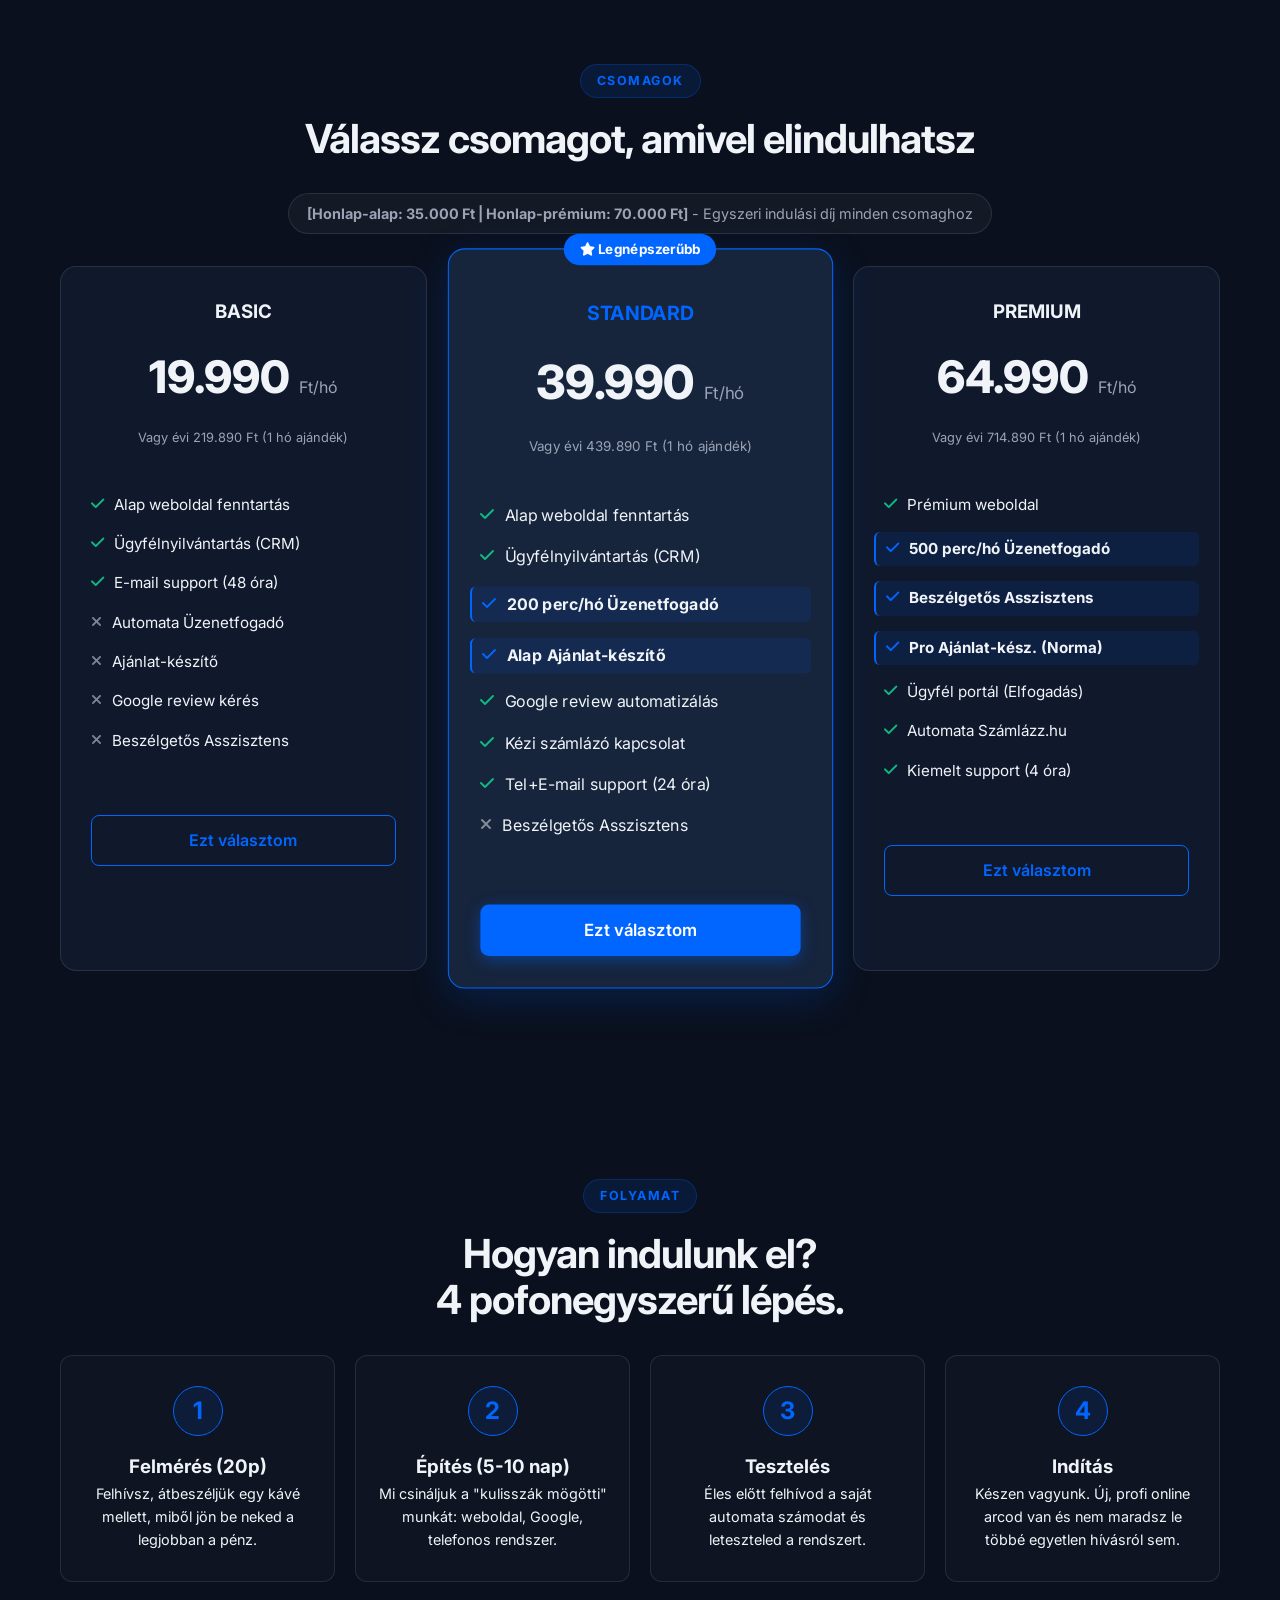
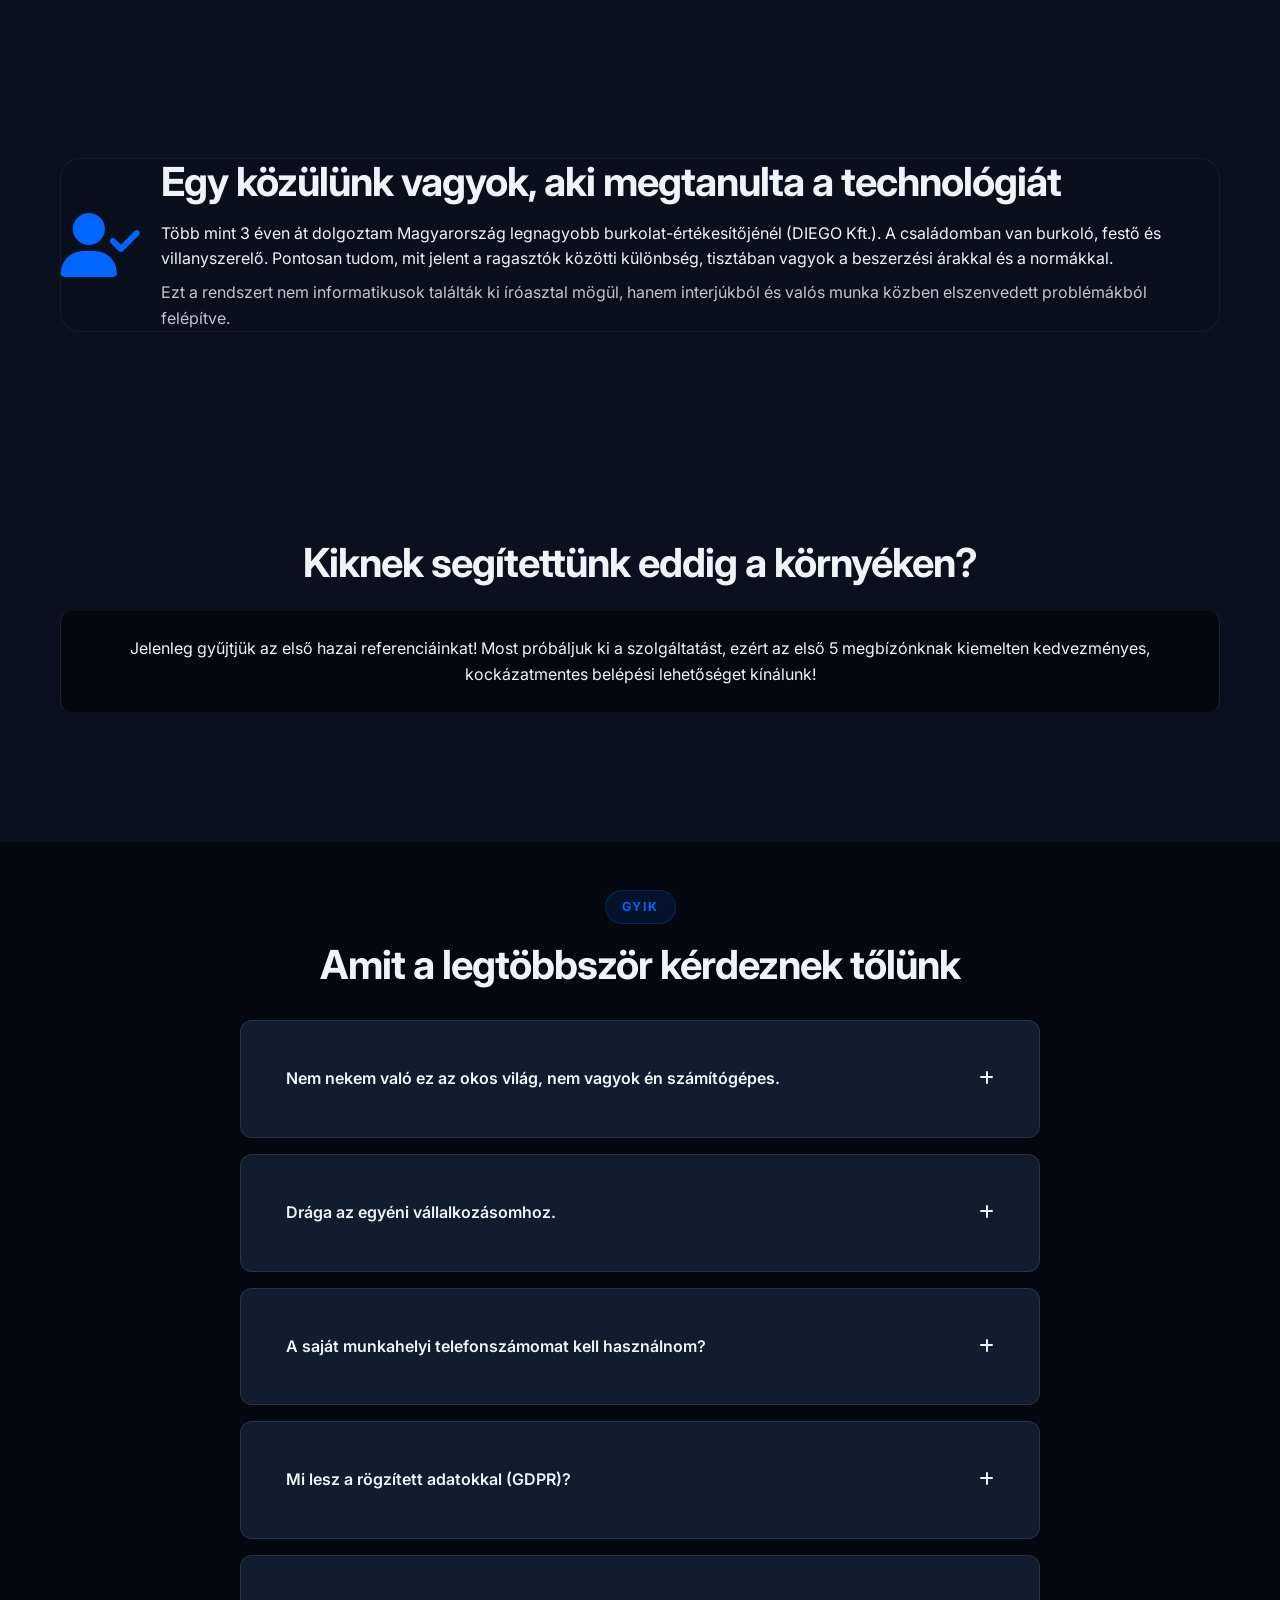
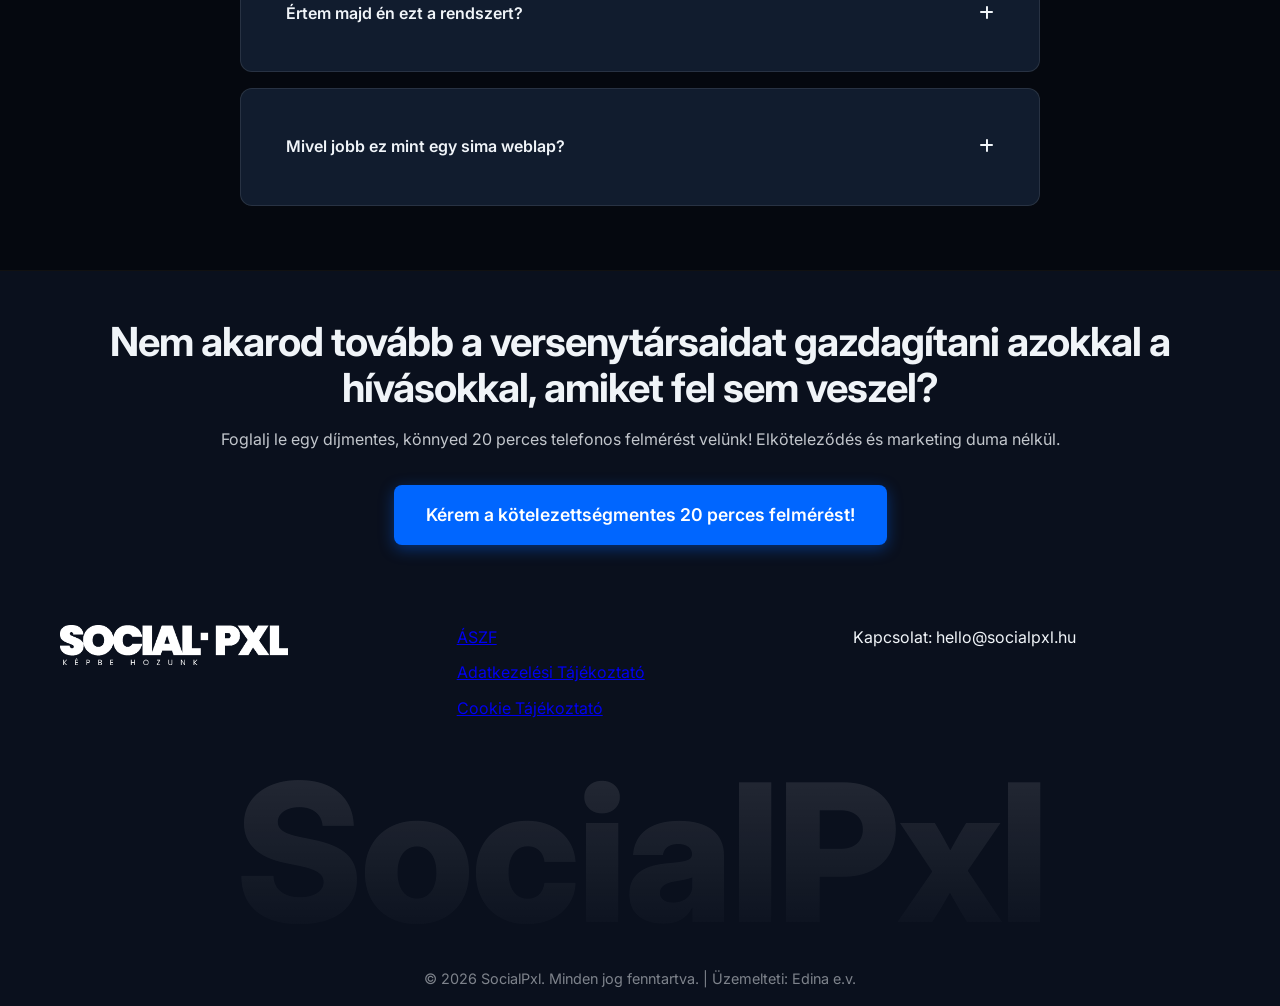
==== commit b64700cc: "Mobil finomítások: sortávolság, hero, ROI, orbit ikonok" ====
--- a/index.html
+++ b/index.html
@@ -152,8 +152,8 @@
                     </div>
                     <div class="math-operator"><i class="fa-solid fa-scale-unbalanced text-light"></i></div>
                     <div class="stat text-center">
+                        <span class="label label-lead">Min. veszteség egy kihagyott hívás miatt</span>
                         <span class="value text-warning">100.000 - 150.000 Ft</span>
-                        <span class="label">Min. veszteség egy kihagyott hívás miatt</span>
                     </div>
                 </div>
                 <p class="roi-conclusion text-center mt-4">Ha csak havi <strong>egy</strong> ügyfelet mentünk meg neked: a rendszer máris az árának 3-4 szeresét hozta be.</p>
@@ -245,7 +245,7 @@
         <div class="container">
             <div class="section-header text-center">
                 <span class="eyebrow">Folyamat</span>
-                <h2>Hogyan indulunk el? 4 pofonegyszerű lépés.</h2>
+                <h2>Hogyan indulunk el?<br>4 pofonegyszerű lépés.</h2>
             </div>
             <div class="timeline grid-4 mt-4">
                 <div class="step card text-center hover-glow">
--- a/index.css
+++ b/index.css
@@ -157,7 +157,7 @@
 /* Sections */
 section { padding: 80px 0; }
 .highlight-bg { background-color: var(--darker-bg); border-top: 1px solid #111; border-bottom: 1px solid #111; }
-h2 { font-size: 2.5rem; font-weight: 700; margin-bottom: 15px; letter-spacing: -1px; }
+h2 { font-size: 2.5rem; font-weight: 700; margin-bottom: 15px; letter-spacing: -1px; line-height: 1.15; }
 
 /* Szöveg-hierarchia: eyebrow pill + section header + footer wordmark */
 .eyebrow {
@@ -253,12 +253,12 @@
 }
 .orbit-icon {
   position: absolute;
-  width: 50px; height: 50px;
+  width: 100px; height: 100px;
   background: var(--darker-bg);
   border: 1px solid var(--border-color);
   border-radius: 50%;
   display: flex; justify-content: center; align-items: center;
-  font-size: 1.2rem; color: var(--primary);
+  font-size: 2.2rem; color: var(--primary);
   box-shadow: var(--shadow-sm);
   
   /* Kalkulált pozíciók a kör kerületén (6 elem) */
@@ -302,6 +302,7 @@
 .roi-stats .stat { display: flex; flex-direction: column; background: rgba(0,0,0,0.3); padding: 20px; border-radius: 12px; flex: 1; }
 .roi-stats .value { font-size: 2.5rem; font-weight: 800; line-height: 1; margin-bottom: 10px; }
 .math-operator { font-size: 2rem; }
+.roi-stats .label-lead { font-size: 1.2rem; font-weight: 700; color: var(--text-light); margin-bottom: 12px; line-height: 1.25; }
 
 /* Pricing Cards (Minta 3_7) */
 .pricing-grid { align-items: flex-start; }
@@ -340,7 +341,7 @@
   .hero-container, .feature-flex { grid-template-columns: 1fr; text-align: center; }
   .grid-3 { grid-template-columns: 1fr; }
   .grid-4 { grid-template-columns: 1fr 1fr; }
-  .hero-content h1 { font-size: 2.5rem; }
+  .hero-content h1 { font-size: 2.2rem; overflow-wrap: break-word; }
   .hero-buttons { justify-content: center; }
   .pricing-card.popular { transform: scale(1); border: 2px solid var(--primary); }
   .roi-stats { flex-direction: column; }
@@ -383,6 +384,8 @@
   .grid-4 { grid-template-columns: 1fr; }
   .hero-buttons { flex-direction: column; }
   .orbit-container { transform: scale(0.7); }
+  .hero-content h1 { font-size: 1.85rem; }
+  h2 { font-size: 1.9rem; }
 }
 
 @keyframes pulse-glow {
